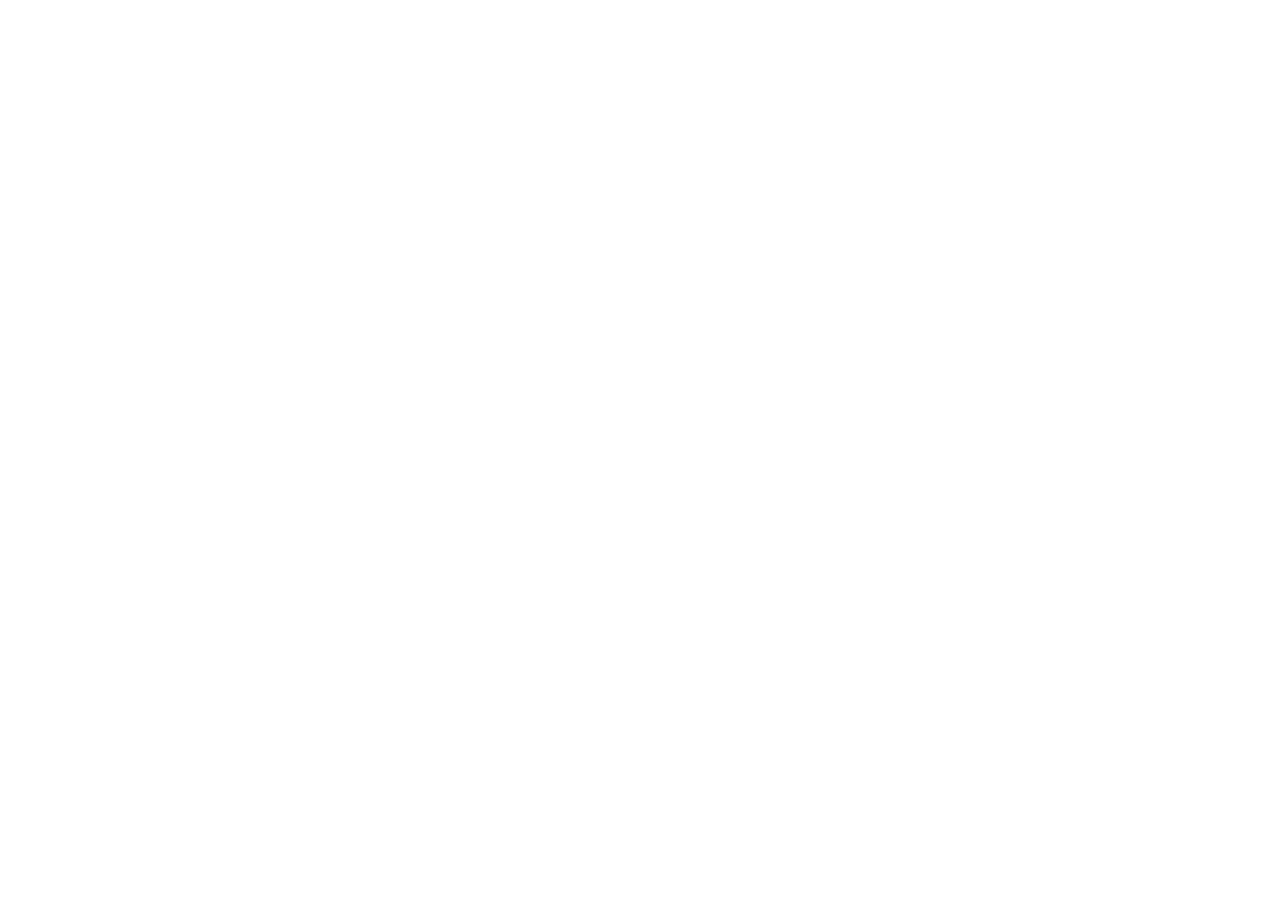
==== index.html @ 3e8da3ba "first updates" ====
<!DOCTYPE html>
<html>
    <head>
        <meta charset="utf-8">
        <meta http-equiv="X-UA-Compatible" content="IE=edge">
        <title>The Sharpened Voice_Toolkit</title>
        <meta name="description" content="">
        <meta name="viewport" content="width=device-width, initial-scale=1">
        <link rel="stylesheet" href="style.css">
    </head>
    <body>
        <!--[if lt IE 7]>
            <p class="browsehappy">You are using an <strong>outdated</strong> browser. Please <a href="#">upgrade your browser</a> to improve your experience.</p>
        <![endif]-->
        
        <script src="" async defer></script>
    </body>
</html>
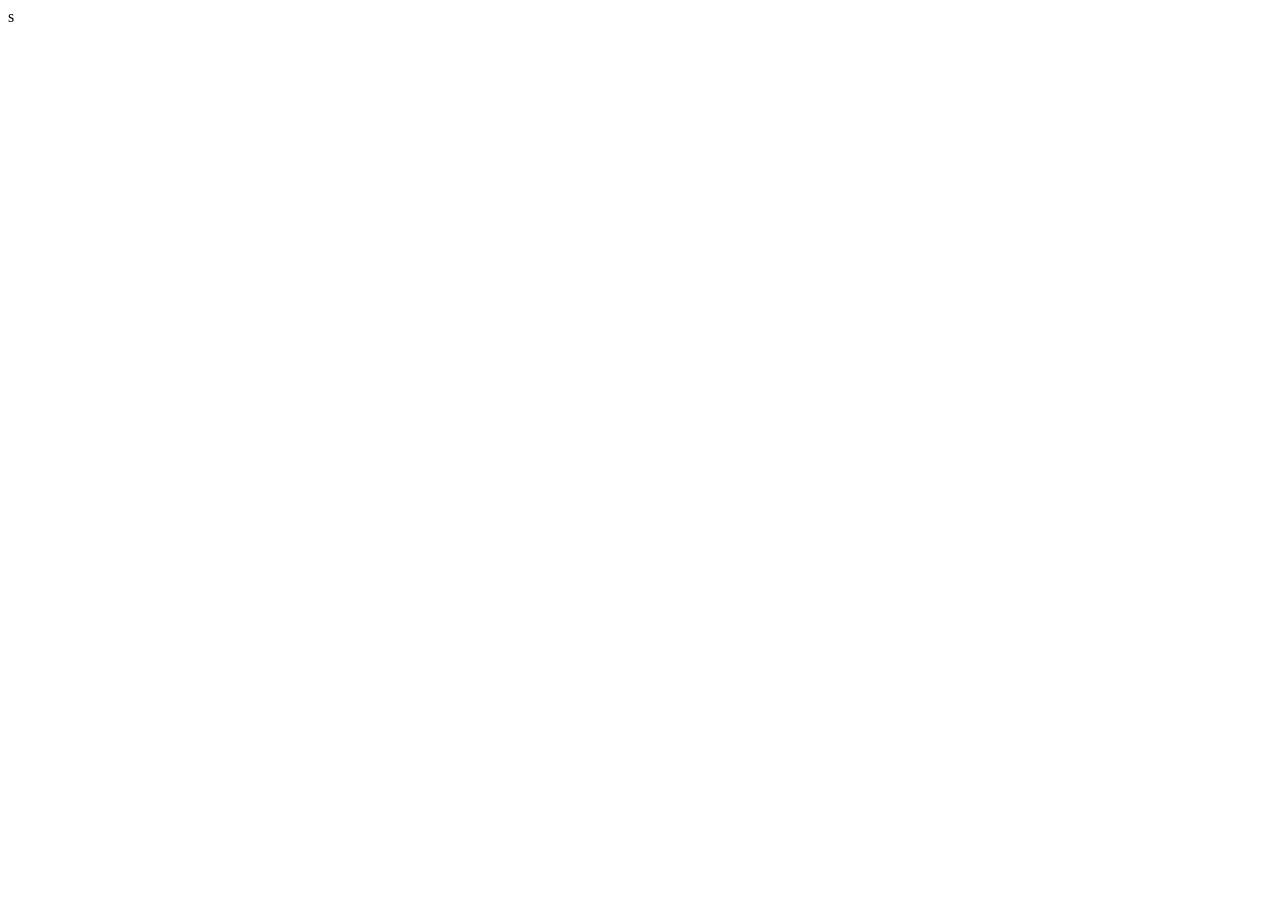
==== commit 5b7f64de: "updates" ====
--- a/index.html
+++ b/index.html
@@ -9,9 +9,7 @@
         <link rel="stylesheet" href="style.css">
     </head>
     <body>
-        <!--[if lt IE 7]>
-            <p class="browsehappy">You are using an <strong>outdated</strong> browser. Please <a href="#">upgrade your browser</a> to improve your experience.</p>
-        <![endif]-->
+        s
         
         <script src="" async defer></script>
     </body>
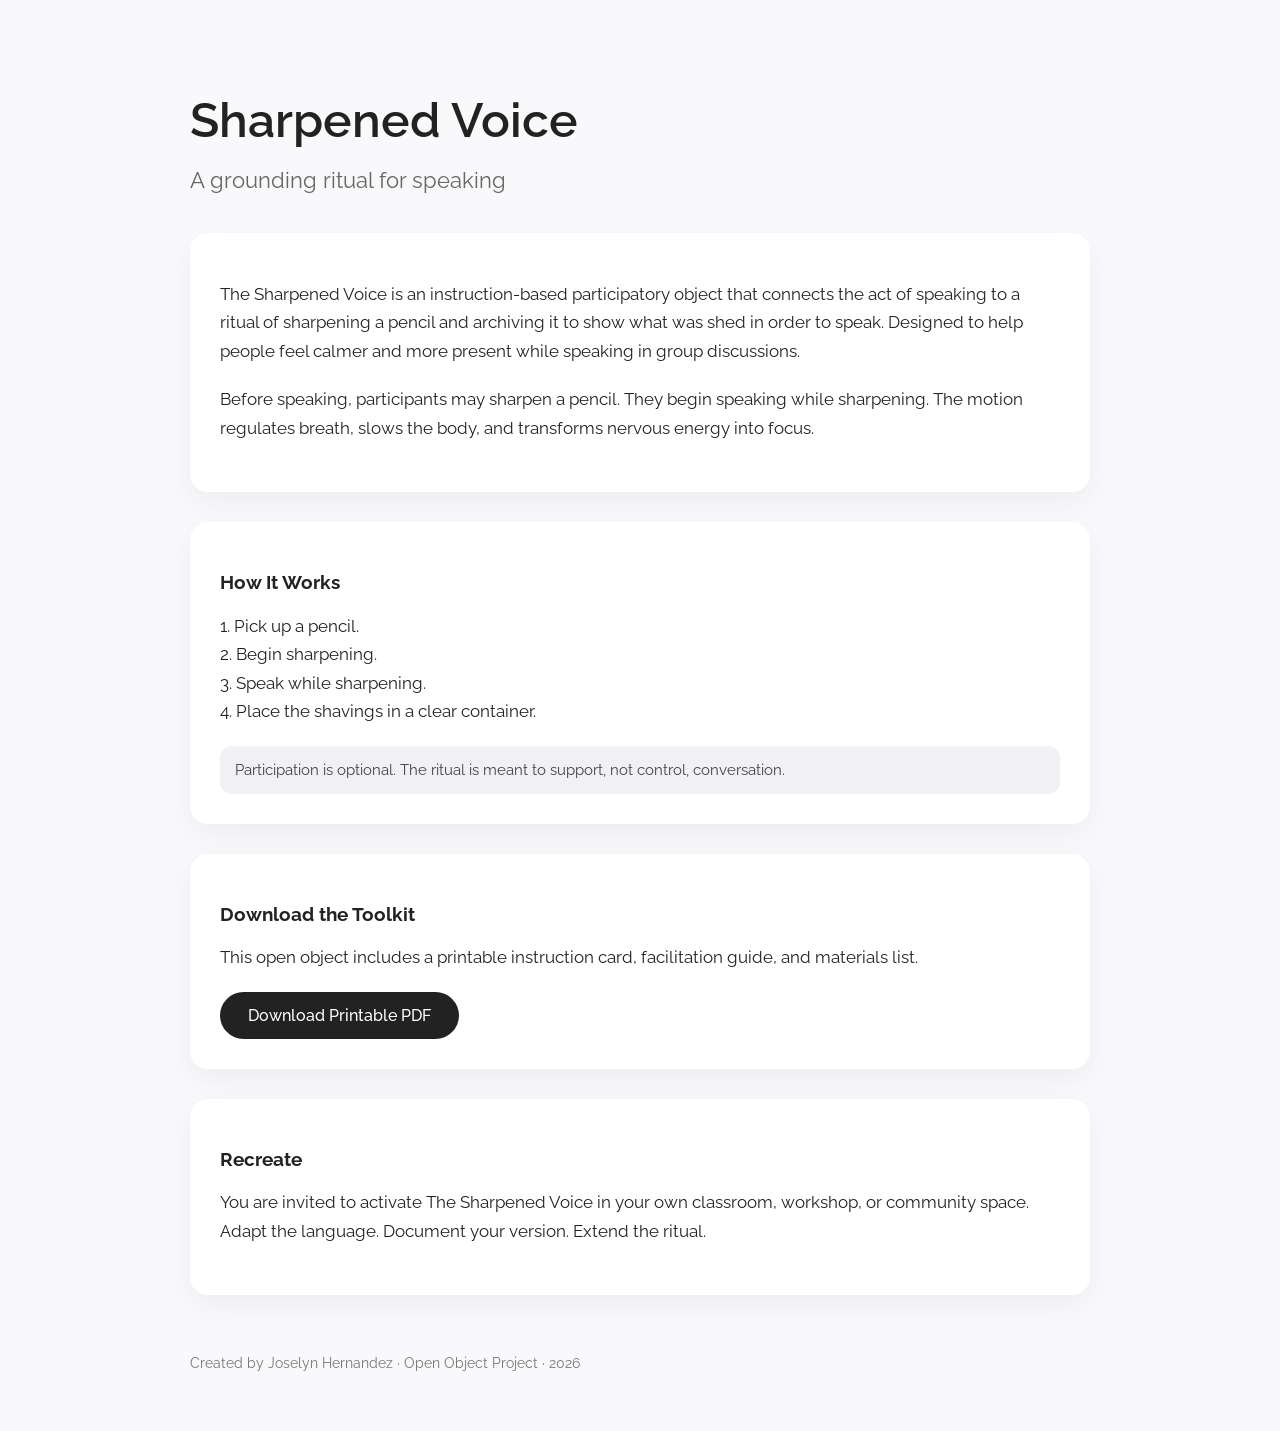
==== commit d1f94005: "updates" ====
--- a/index.html
+++ b/index.html
@@ -7,9 +7,51 @@
         <meta name="description" content="">
         <meta name="viewport" content="width=device-width, initial-scale=1">
         <link rel="stylesheet" href="style.css">
+        <link rel="preconnect" href="https://fonts.googleapis.com">
+        <link rel="preconnect" href="https://fonts.gstatic.com" crossorigin>
+        <link href="https://fonts.googleapis.com/css2?family=Raleway:ital,wght@0,100..900;1,100..900&display=swap" rel="stylesheet">
     </head>
     <body>
-        s
+        <div class="container">
+                <h1>Sharpened Voice</h1>
+                <h2>A grounding ritual for speaking</h2>
+            <div class="card">
+                <p>
+                    The Sharpened Voice is an instruction-based participatory object that connects the act of speaking to a ritual of sharpening a pencil and archiving it to show what was shed in order to speak. Designed to help people feel calmer and more present while speaking in group discussions.
+                </p>
+                <p>
+                    Before speaking, participants may sharpen a pencil. They begin speaking while sharpening. The motion regulates breath, slows the body, and transforms nervous energy into focus.
+                </p>
+            </div>
+            <div class="card">
+                <h3>How It Works</h3>
+                <p>
+                    1. Pick up a pencil.<br>
+                    2. Begin sharpening.<br>
+                    3. Speak while sharpening.<br>
+                    4. Place the shavings in a clear container.
+                </p>
+                <div class="soft">
+                    Participation is optional. The ritual is meant to support, not control, conversation.
+                </div>
+            </div>
+            <div class="card">
+                <h3>Download the Toolkit</h3>
+                <p>
+                    This open object includes a printable instruction card, facilitation guide, and materials list.
+                </p>
+                <a href="The Sharpened Voice-Instruction Toolkit.pdf" class="button">Download Printable PDF</a>
+            </div>
+            <div class="card">
+                <h3>Recreate</h3>
+                <p>
+                    You are invited to activate The Sharpened Voice in your own classroom, workshop, or community space. Adapt the language. Document your version. Extend the ritual.
+                </p>
+            </div>
+            <footer>
+                Created by Joselyn Hernandez · Open Object Project · 2026
+            </footer>
+        </div>
         
         <script src="" async defer></script>
     </body>
--- a/style.css
+++ b/style.css
@@ -0,0 +1,69 @@
+body {
+    margin: 0;
+    font-family: "Raleway";
+    background-color: #f9f9fb;
+    color: #222;
+    display: flex;
+    justify-content: center;
+}
+
+.container {
+    max-width: 900px;
+    padding: 60px 20px;
+}
+
+h1 {
+    font-size: 3rem;
+    font-weight: 600;
+    margin-bottom: 10px;
+}
+
+h2 {
+    font-size: 1.4rem;
+    font-weight: 400;
+    color: #666;
+    margin-bottom: 40px;
+}
+p {
+    line-height: 1.7;
+    font-size: 1.05rem;
+    margin-bottom: 20px;
+}
+
+.card {
+    background: white;
+    border-radius: 18px;
+    padding: 30px;
+    box-shadow: 0 10px 30px rgba(0,0,0,0.05);
+    margin-bottom: 30px;
+}
+
+.button {
+    display: inline-block;
+    padding: 14px 28px;
+    border-radius: 999px;
+    background-color: #222;
+    color: white;
+    text-decoration: none;
+    font-weight: 500;
+    transition: all 0.3s ease;
+}
+
+.button:hover {
+    background-color: #444;
+    transform: translateY(-2px);
+}
+
+footer {
+    margin-top: 60px;
+    font-size: 0.85rem;
+    color: #777;
+}
+
+.soft {
+    background: #f1f1f5;
+    padding: 15px;
+    border-radius: 12px;
+    font-size: 0.95rem;
+    color: #444;
+}
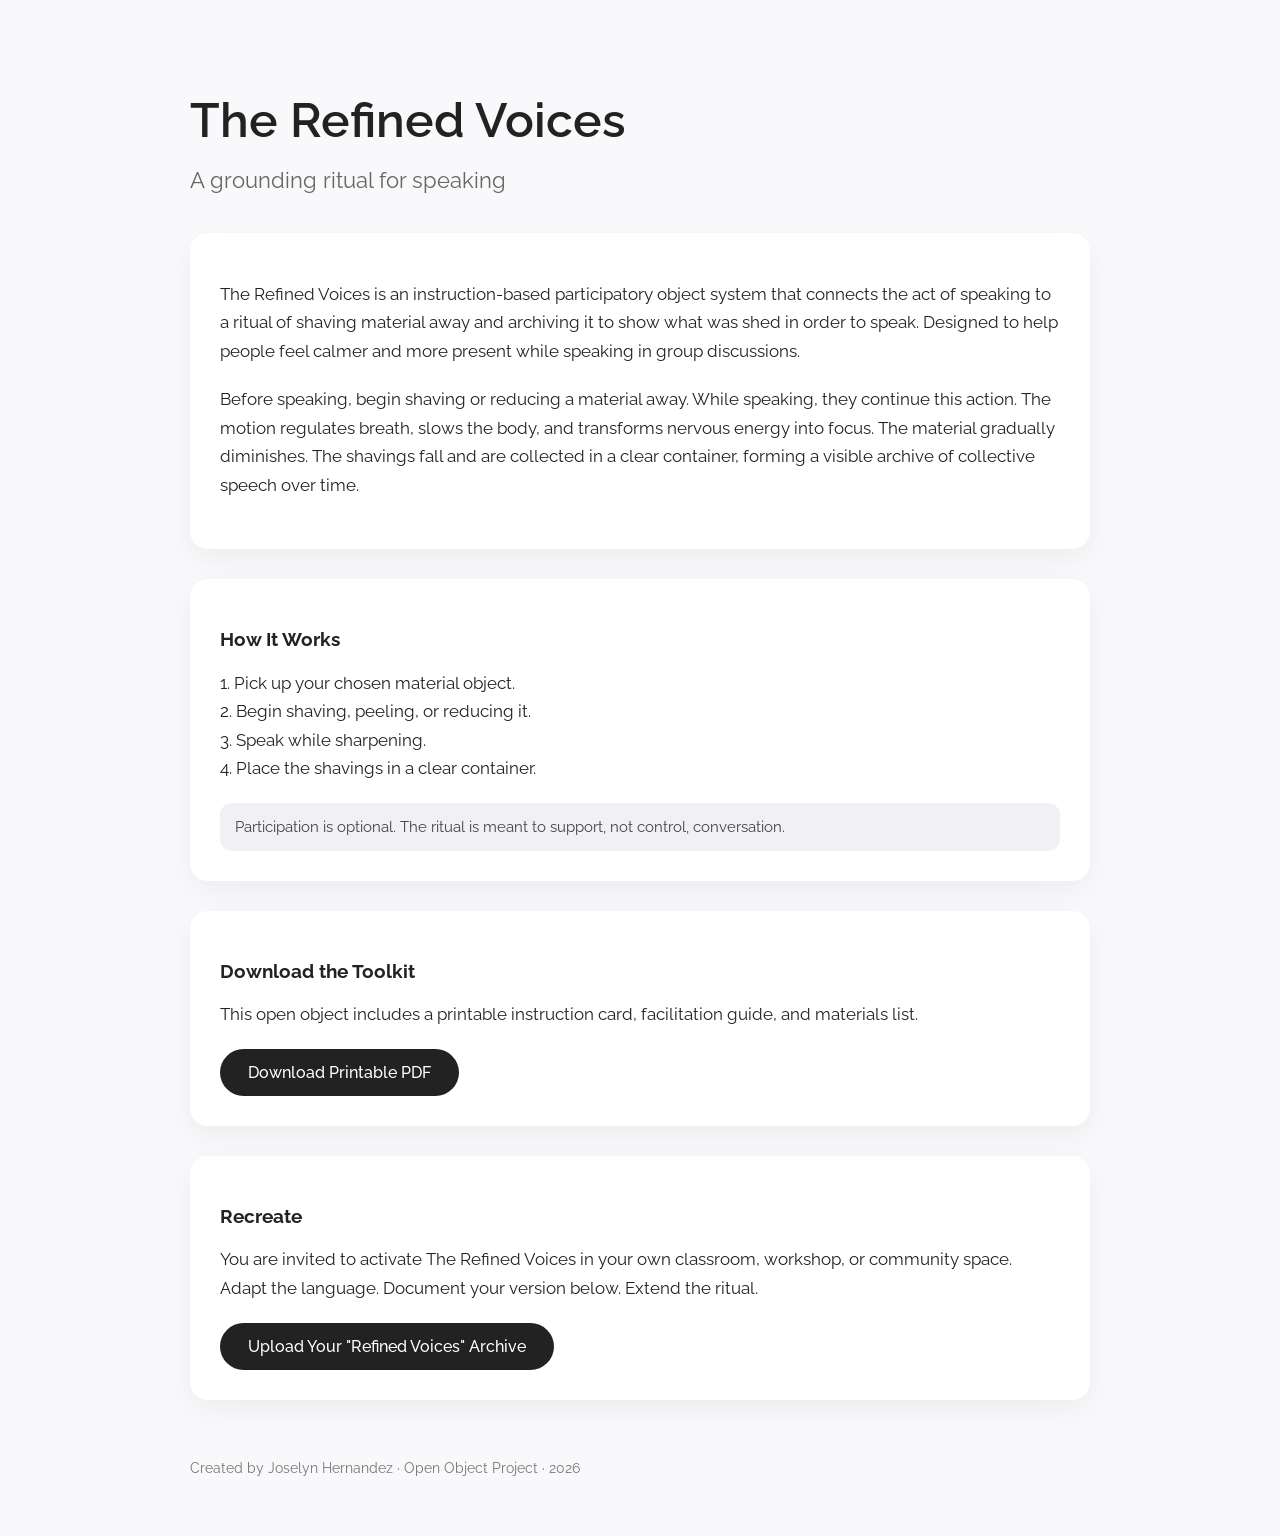
==== commit c4664c91: "updates" ====
--- a/index.html
+++ b/index.html
@@ -3,7 +3,7 @@
     <head>
         <meta charset="utf-8">
         <meta http-equiv="X-UA-Compatible" content="IE=edge">
-        <title>The Sharpened Voice_Toolkit</title>
+        <title>The Refined Voices-Toolkit</title>
         <meta name="description" content="">
         <meta name="viewport" content="width=device-width, initial-scale=1">
         <link rel="stylesheet" href="style.css">
@@ -13,21 +13,21 @@
     </head>
     <body>
         <div class="container">
-                <h1>Sharpened Voice</h1>
+                <h1>The Refined Voices</h1>
                 <h2>A grounding ritual for speaking</h2>
             <div class="card">
                 <p>
-                    The Sharpened Voice is an instruction-based participatory object that connects the act of speaking to a ritual of sharpening a pencil and archiving it to show what was shed in order to speak. Designed to help people feel calmer and more present while speaking in group discussions.
+                    The Refined Voices is an instruction-based participatory object system that connects the act of speaking to a ritual of shaving material away and archiving it to show what was shed in order to speak. Designed to help people feel calmer and more present while speaking in group discussions.
                 </p>
                 <p>
-                    Before speaking, participants may sharpen a pencil. They begin speaking while sharpening. The motion regulates breath, slows the body, and transforms nervous energy into focus.
+                    Before speaking, begin shaving or reducing a material away. While speaking, they continue this action. The motion regulates breath, slows the body, and transforms nervous energy into focus. The material gradually diminishes. The shavings fall and are collected in a clear container, forming a visible archive of collective speech over time.
                 </p>
             </div>
             <div class="card">
                 <h3>How It Works</h3>
                 <p>
-                    1. Pick up a pencil.<br>
-                    2. Begin sharpening.<br>
+                    1. Pick up your chosen material object.<br>
+                    2. Begin shaving, peeling, or reducing it.<br>
                     3. Speak while sharpening.<br>
                     4. Place the shavings in a clear container.
                 </p>
@@ -40,13 +40,14 @@
                 <p>
                     This open object includes a printable instruction card, facilitation guide, and materials list.
                 </p>
-                <a href="The Sharpened Voice-Instruction Toolkit.pdf" class="button">Download Printable PDF</a>
+                <a href="The Refined Voices-Instruction Toolkit.pdf" class="button">Download Printable PDF</a>
             </div>
             <div class="card">
                 <h3>Recreate</h3>
                 <p>
-                    You are invited to activate The Sharpened Voice in your own classroom, workshop, or community space. Adapt the language. Document your version. Extend the ritual.
+                    You are invited to activate The Refined Voices in your own classroom, workshop, or community space. Adapt the language. Document your version below. Extend the ritual.
                 </p>
+                <a href="community archive.html" class="button">Upload Your "Refined Voices" Archive</a>
             </div>
             <footer>
                 Created by Joselyn Hernandez · Open Object Project · 2026
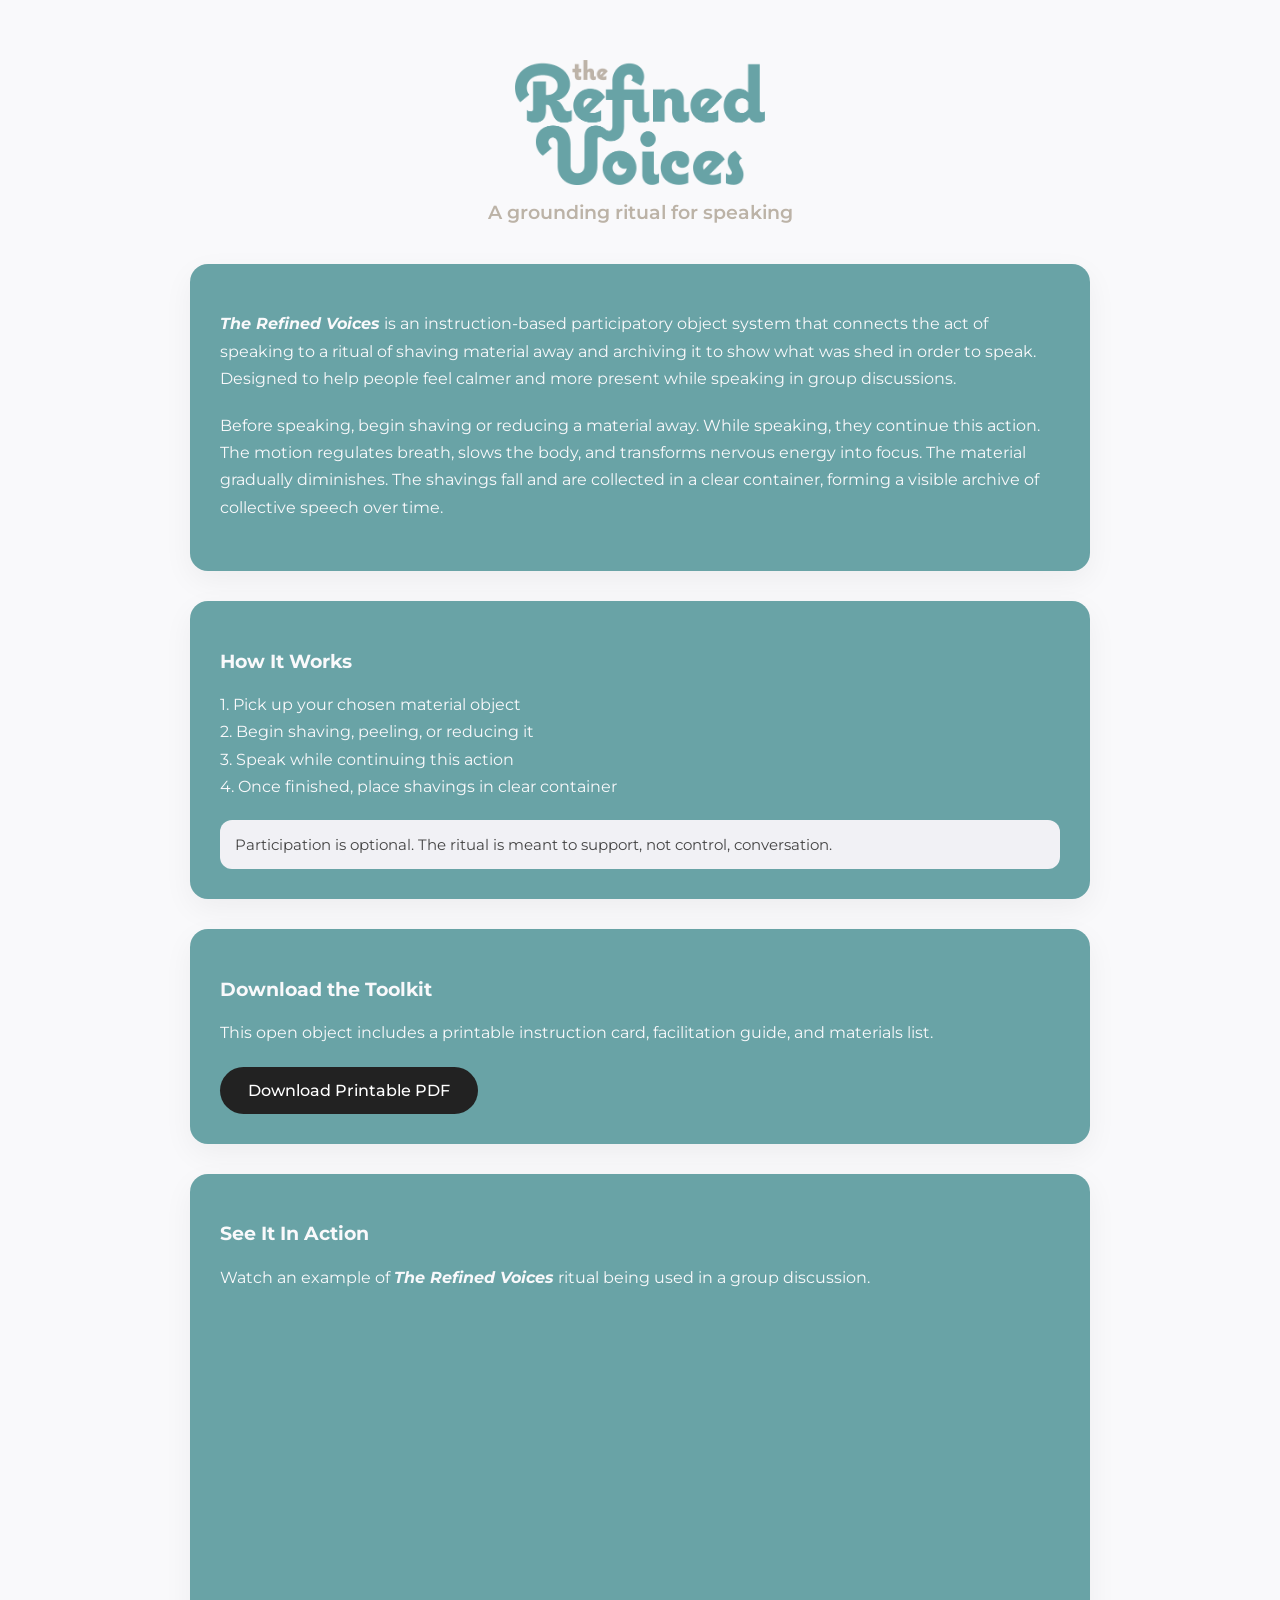
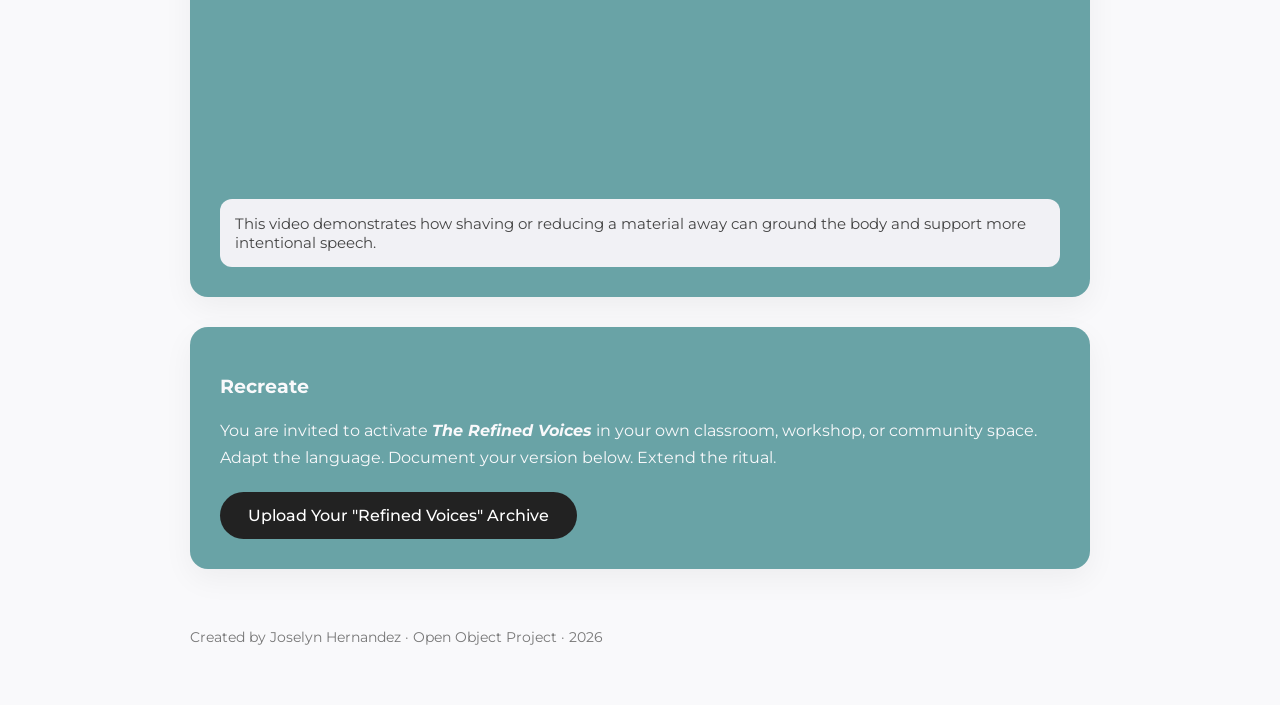
==== commit 03af3822: "updateddd" ====
--- a/index.html
+++ b/index.html
@@ -9,15 +9,16 @@
         <link rel="stylesheet" href="style.css">
         <link rel="preconnect" href="https://fonts.googleapis.com">
         <link rel="preconnect" href="https://fonts.gstatic.com" crossorigin>
-        <link href="https://fonts.googleapis.com/css2?family=Raleway:ital,wght@0,100..900;1,100..900&display=swap" rel="stylesheet">
+        <link href="https://fonts.googleapis.com/css2?family=Montserrat:ital,wght@0,100..900;1,100..900&display=swap" rel="stylesheet">
+
     </head>
     <body>
         <div class="container">
-                <h1>The Refined Voices</h1>
+                <img src="the refined voices logo.png" alt="Refined Voics Logo" class="logo-img" />
                 <h2>A grounding ritual for speaking</h2>
             <div class="card">
                 <p>
-                    The Refined Voices is an instruction-based participatory object system that connects the act of speaking to a ritual of shaving material away and archiving it to show what was shed in order to speak. Designed to help people feel calmer and more present while speaking in group discussions.
+                    <strong><em>The Refined Voices</em></strong> is an instruction-based participatory object system that connects the act of speaking to a ritual of shaving material away and archiving it to show what was shed in order to speak. Designed to help people feel calmer and more present while speaking in group discussions.
                 </p>
                 <p>
                     Before speaking, begin shaving or reducing a material away. While speaking, they continue this action. The motion regulates breath, slows the body, and transforms nervous energy into focus. The material gradually diminishes. The shavings fall and are collected in a clear container, forming a visible archive of collective speech over time.
@@ -26,10 +27,10 @@
             <div class="card">
                 <h3>How It Works</h3>
                 <p>
-                    1. Pick up your chosen material object.<br>
-                    2. Begin shaving, peeling, or reducing it.<br>
-                    3. Speak while sharpening.<br>
-                    4. Place the shavings in a clear container.
+                    1. Pick up your chosen material object<br>
+                    2. Begin shaving, peeling, or reducing it<br>
+                    3. Speak while continuing this action<br>
+                    4. Once finished, place shavings in clear container
                 </p>
                 <div class="soft">
                     Participation is optional. The ritual is meant to support, not control, conversation.
@@ -43,9 +44,28 @@
                 <a href="The Refined Voices-Instruction Toolkit.pdf" class="button">Download Printable PDF</a>
             </div>
             <div class="card">
+                <h3>See It In Action</h3>
+                <p>
+                    Watch an example of <strong><em>The Refined Voices</em></strong> ritual being used in a group discussion.
+                </p>
+                <div style="position: relative; padding-bottom: 56.25%; height: 0; overflow: hidden; border-radius: 12px;">
+                    <iframe 
+                    src="https://www.youtube.com/embed/VIDEO_ID_HERE" 
+                    title="Refined Voices Demo"
+                    frameborder="0" 
+                    allow="accelerometer; autoplay; clipboard-write; encrypted-media; gyroscope; picture-in-picture" 
+                    allowfullscreen
+                    style="position: absolute; top:0; left:0; width:100%; height:100%;">
+                    </iframe>
+                </div>
+                <div class="soft" style="margin-top:15px;">
+                    This video demonstrates how shaving or reducing a material away can ground the body and support more intentional speech.
+                </div>
+            </div>
+            <div class="card">
                 <h3>Recreate</h3>
                 <p>
-                    You are invited to activate The Refined Voices in your own classroom, workshop, or community space. Adapt the language. Document your version below. Extend the ritual.
+                    You are invited to activate <strong><em>The Refined Voices</em></strong> in your own classroom, workshop, or community space. Adapt the language. Document your version below. Extend the ritual.
                 </p>
                 <a href="community archive.html" class="button">Upload Your "Refined Voices" Archive</a>
             </div>
--- a/style.css
+++ b/style.css
@@ -1,8 +1,8 @@
 body {
     margin: 0;
-    font-family: "Raleway";
+    font-family: "Montserrat", sans-serif;
     background-color: #f9f9fb;
-    color: #222;
+    color: #f9f9fb;
     display: flex;
     justify-content: center;
 }
@@ -12,26 +12,21 @@
     padding: 60px 20px;
 }
 
-h1 {
-    font-size: 3rem;
+h2 {
+    font-size: 1.2rem;
     font-weight: 600;
-    margin-bottom: 10px;
-}
-
-h2 {
-    font-size: 1.4rem;
-    font-weight: 400;
-    color: #666;
+    color: #bcb3a7;
     margin-bottom: 40px;
+    text-align: center;
 }
 p {
     line-height: 1.7;
-    font-size: 1.05rem;
+    font-size: 1.0rem;
     margin-bottom: 20px;
 }
 
 .card {
-    background: white;
+    background: #69a3a6;
     border-radius: 18px;
     padding: 30px;
     box-shadow: 0 10px 30px rgba(0,0,0,0.05);
@@ -66,4 +61,10 @@
     border-radius: 12px;
     font-size: 0.95rem;
     color: #444;
+}
+
+.logo-img {
+      display: block;
+      max-width: 250px;
+      margin: 0 auto 10px auto;
 }
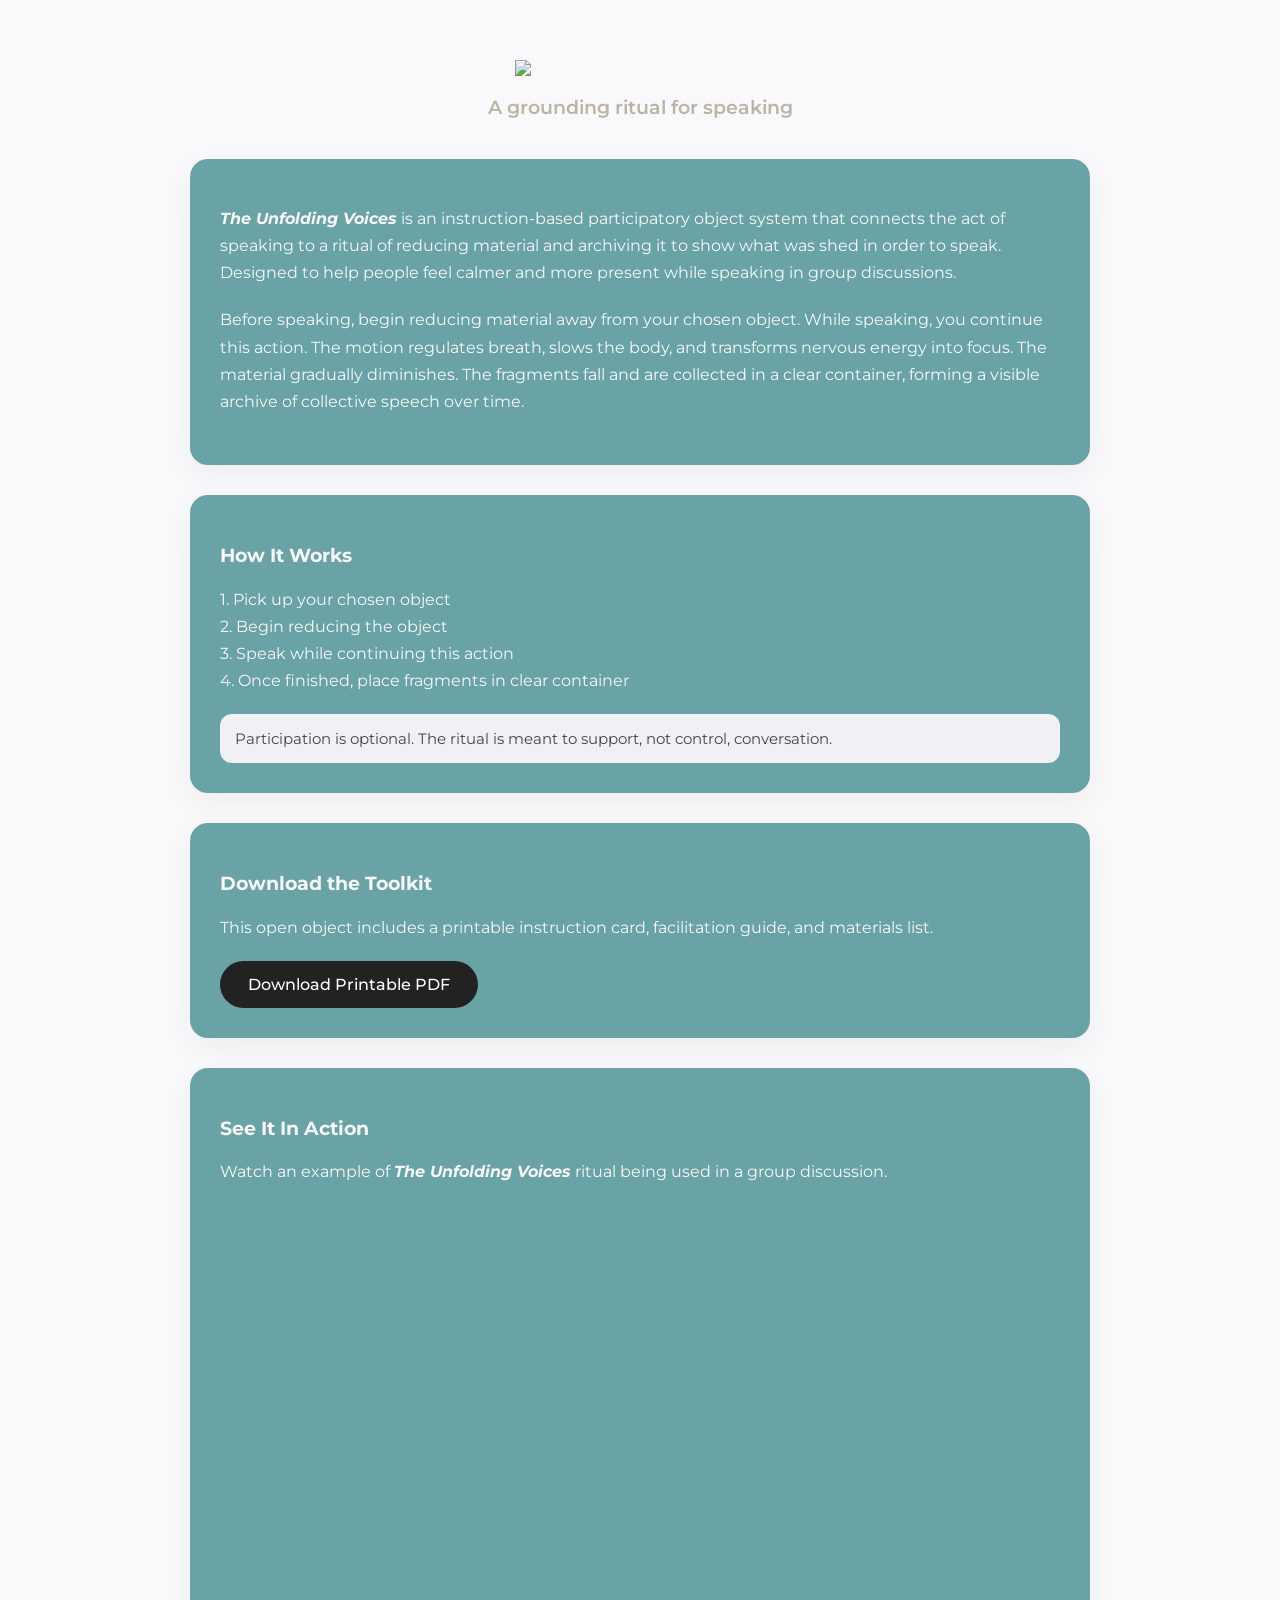
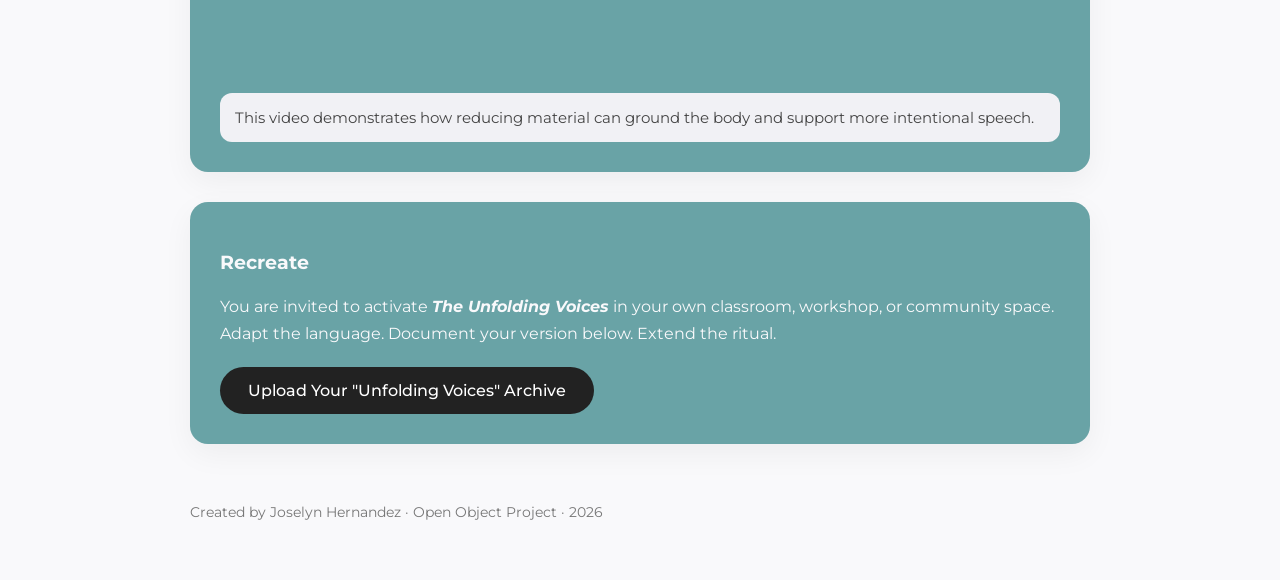
==== commit 85303d3f: "unfolding voices updates" ====
--- a/index.html
+++ b/index.html
@@ -3,7 +3,7 @@
     <head>
         <meta charset="utf-8">
         <meta http-equiv="X-UA-Compatible" content="IE=edge">
-        <title>The Refined Voices-Toolkit</title>
+        <title>The Unfolding Voices-Toolkit</title>
         <meta name="description" content="">
         <meta name="viewport" content="width=device-width, initial-scale=1">
         <link rel="stylesheet" href="style.css">
@@ -14,23 +14,23 @@
     </head>
     <body>
         <div class="container">
-                <img src="the refined voices logo.png" alt="Refined Voics Logo" class="logo-img" />
+                <img src="the unfolding voices logo.png" alt="Unfolding Voices Logo" class="logo-img" />
                 <h2>A grounding ritual for speaking</h2>
             <div class="card">
                 <p>
-                    <strong><em>The Refined Voices</em></strong> is an instruction-based participatory object system that connects the act of speaking to a ritual of shaving material away and archiving it to show what was shed in order to speak. Designed to help people feel calmer and more present while speaking in group discussions.
+                    <strong><em>The Unfolding Voices</em></strong> is an instruction-based participatory object system that connects the act of speaking to a ritual of reducing material and archiving it to show what was shed in order to speak. Designed to help people feel calmer and more present while speaking in group discussions.
                 </p>
                 <p>
-                    Before speaking, begin shaving or reducing a material away. While speaking, they continue this action. The motion regulates breath, slows the body, and transforms nervous energy into focus. The material gradually diminishes. The shavings fall and are collected in a clear container, forming a visible archive of collective speech over time.
+                    Before speaking, begin reducing material away from your chosen object. While speaking, you continue this action. The motion regulates breath, slows the body, and transforms nervous energy into focus. The material gradually diminishes. The fragments fall and are collected in a clear container, forming a visible archive of collective speech over time.
                 </p>
             </div>
             <div class="card">
                 <h3>How It Works</h3>
                 <p>
-                    1. Pick up your chosen material object<br>
-                    2. Begin shaving, peeling, or reducing it<br>
+                    1. Pick up your chosen object<br>
+                    2. Begin reducing the object<br>
                     3. Speak while continuing this action<br>
-                    4. Once finished, place shavings in clear container
+                    4. Once finished, place fragments in clear container
                 </p>
                 <div class="soft">
                     Participation is optional. The ritual is meant to support, not control, conversation.
@@ -41,17 +41,17 @@
                 <p>
                     This open object includes a printable instruction card, facilitation guide, and materials list.
                 </p>
-                <a href="The Refined Voices-Instruction Toolkit.pdf" class="button">Download Printable PDF</a>
+                <a href="The Unfolding Voices-Instruction Toolkit.pdf" class="button">Download Printable PDF</a>
             </div>
             <div class="card">
                 <h3>See It In Action</h3>
                 <p>
-                    Watch an example of <strong><em>The Refined Voices</em></strong> ritual being used in a group discussion.
+                    Watch an example of <strong><em>The Unfolding Voices</em></strong> ritual being used in a group discussion.
                 </p>
                 <div style="position: relative; padding-bottom: 56.25%; height: 0; overflow: hidden; border-radius: 12px;">
                     <iframe 
                     src="https://www.youtube.com/embed/VIDEO_ID_HERE" 
-                    title="Refined Voices Demo"
+                    title="Unfolding Voices Demo"
                     frameborder="0" 
                     allow="accelerometer; autoplay; clipboard-write; encrypted-media; gyroscope; picture-in-picture" 
                     allowfullscreen
@@ -59,15 +59,15 @@
                     </iframe>
                 </div>
                 <div class="soft" style="margin-top:15px;">
-                    This video demonstrates how shaving or reducing a material away can ground the body and support more intentional speech.
+                    This video demonstrates how reducing material can ground the body and support more intentional speech.
                 </div>
             </div>
             <div class="card">
                 <h3>Recreate</h3>
                 <p>
-                    You are invited to activate <strong><em>The Refined Voices</em></strong> in your own classroom, workshop, or community space. Adapt the language. Document your version below. Extend the ritual.
+                    You are invited to activate <strong><em>The Unfolding Voices</em></strong> in your own classroom, workshop, or community space. Adapt the language. Document your version below. Extend the ritual.
                 </p>
-                <a href="community archive.html" class="button">Upload Your "Refined Voices" Archive</a>
+                <a href="community archive.html" class="button">Upload Your "Unfolding Voices" Archive</a>
             </div>
             <footer>
                 Created by Joselyn Hernandez · Open Object Project · 2026
